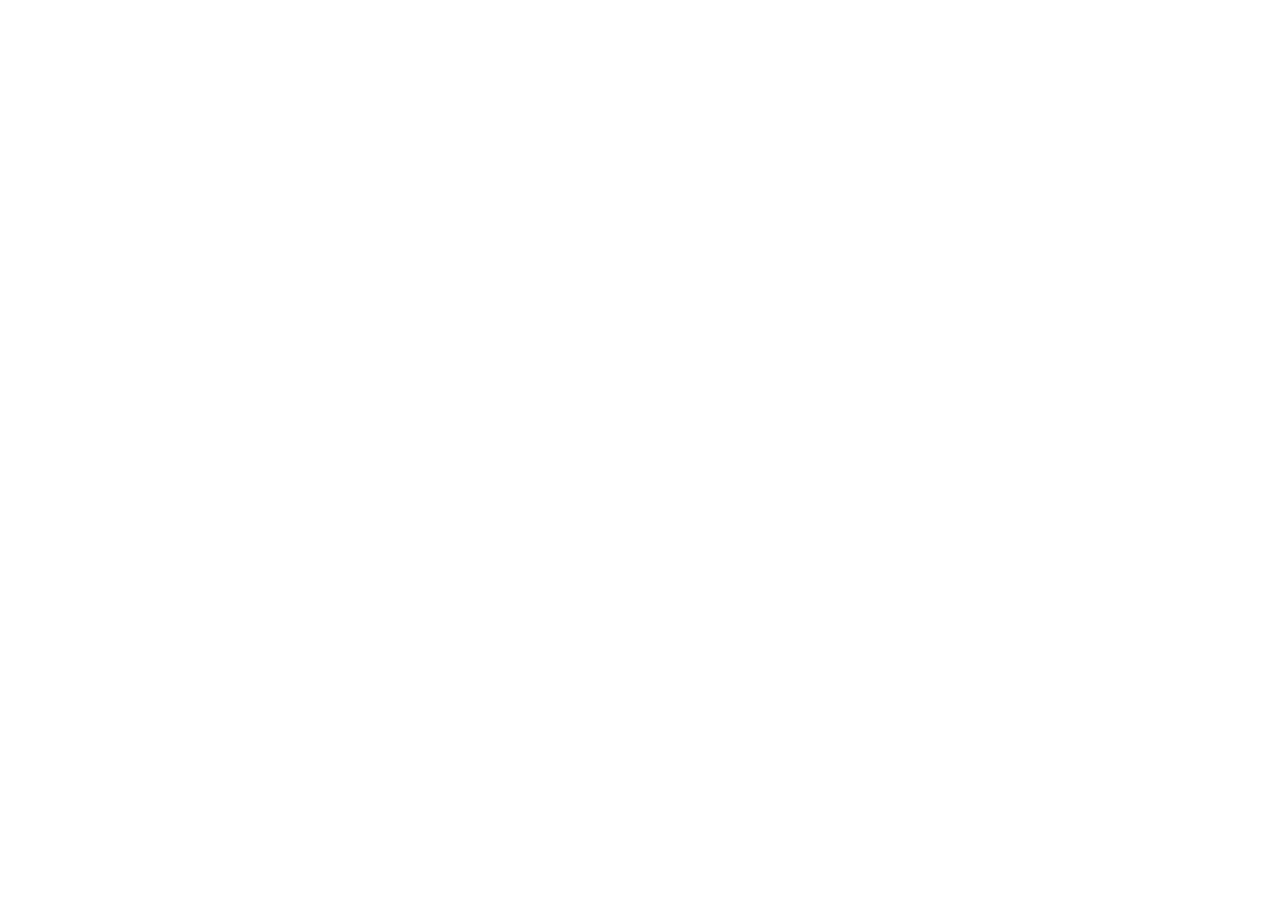
==== index.html @ c98d397c "Add files via upload" ====
<!DOCTYPE html>
<html lang="pt-br">
<head>
    <meta charset="UTF-8">
    <meta name="viewport" content="width=device-width, initial-scale=1.0">
    <title>Enigma para Daniela</title>
    <link rel="stylesheet" href="estilo.css">
</head>
<body>
<div id="welcome-screen">
    <h1>Olá, Daniela</h1>
</div>

<div id="enigma-container" style="display: none;">
    <h2 id="enigma-title">Enigma 1: Primeira Letra (F)</h2>
    <p id="enigma-question">Qual o sobrenome do seu namorado?</p>
    <input type="text" id="answer" placeholder="Digite sua resposta aqui">
    <button onclick="checkAnswer()">Responder</button>
    <p id="feedback"></p>

    <h3>Progresso da palavra: <span id="word-progress">_ _ _ _ _ _</span></h3>
</div>

<script src="func.js"></script>
</body>
</html>
---- estilo.css ----
/* estilo.css */
body {
    margin: 0;
    padding: 0;
    font-family: Arial, sans-serif;
    background-color: #ffffff;
    color: #333;
    text-align: center;
    height: 100vh;
    display: flex;
    justify-content: center;
    align-items: center;
    flex-direction: column;
    padding: 10px;
    box-sizing: border-box;
}

#welcome-screen {
    background-color: #FFB6C1;
    color: white;
    width: 100%;
    height: 100vh;
    display: flex;
    justify-content: center;
    align-items: center;
    position: absolute;
    top: 0;
    left: 0;
    animation: fadeOut 3s ease-in-out forwards;
    animation-delay: 3s;
}

@keyframes fadeOut {
    0% { opacity: 1; }
    100% { opacity: 0; display: none; }
}

#enigma-container {
    display: none;
    margin-top: 20px;
    padding: 10px;
    width: 100%;
    max-width: 600px;
    box-shadow: 0 0 10px rgba(0, 0, 0, 0.1);
    border-radius: 10px;
    background-color: #fff;
}

input {
    padding: 10px;
    margin: 10px 0;
    border: 1px solid #FFB6C1;
    border-radius: 5px;
    width: 100%;
    max-width: 400px;
    font-size: 1rem;
    box-sizing: border-box;
}

button {
    padding: 10px 20px;
    background-color: #FFB6C1;
    color: white;
    border: none;
    border-radius: 5px;
    cursor: pointer;
    font-size: 1rem;
    width: 100%;
    max-width: 200px;
    box-sizing: border-box;
}

button:hover {
    background-color: #ff8ba0;
}

#feedback {
    margin-top: 10px;
    font-weight: bold;
}

/* Responsividade para dispositivos móveis */
@media screen and (max-width: 600px) {
    h1 {
        font-size: 2rem;
    }

    #enigma-container {
        padding: 15px;
        width: 90%;
    }

    input, button {
        width: 100%;
    }

    #word-progress {
        font-size: 1.2rem;
    }

    #feedback {
        font-size: 1rem;
    }
}
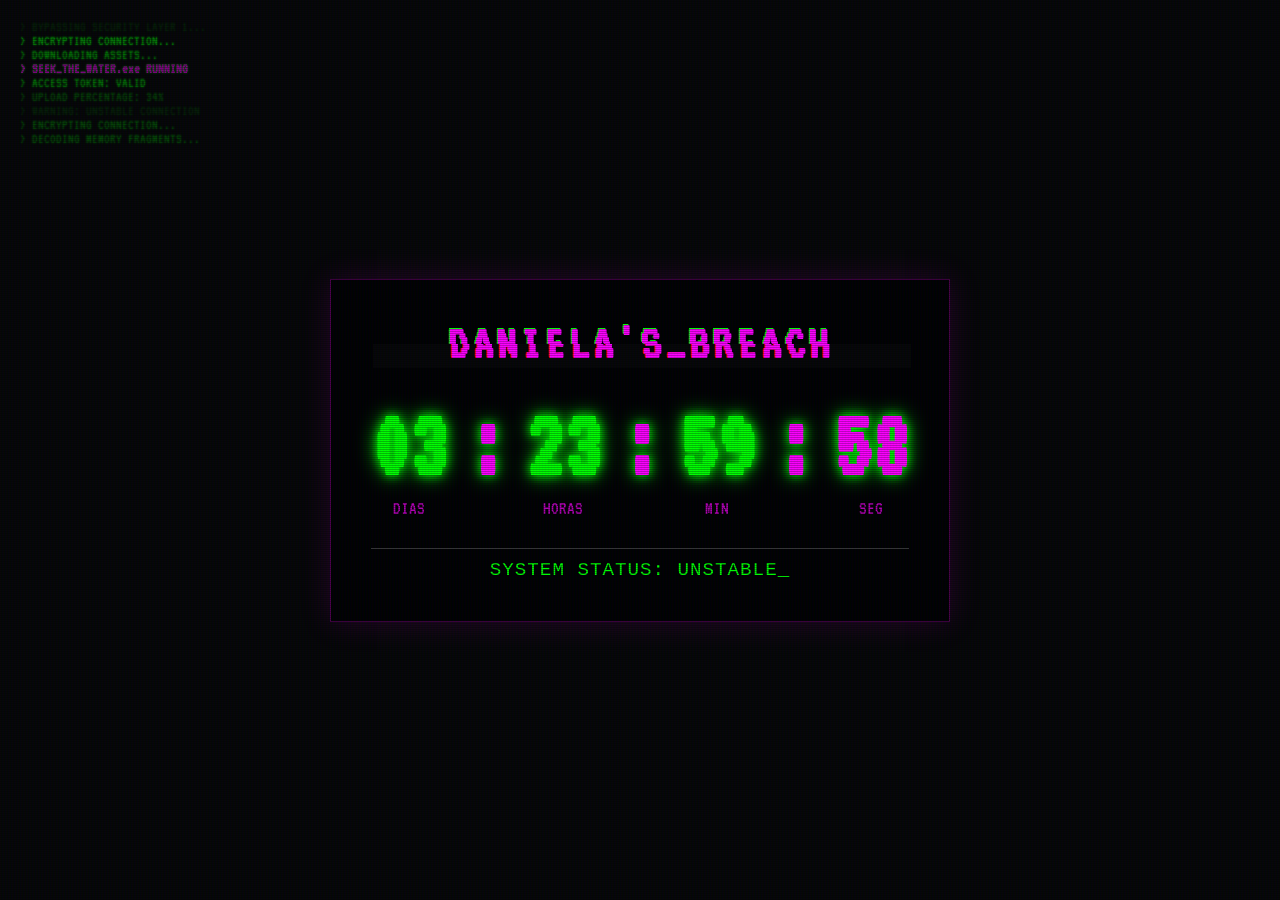
==== commit 5e80208f: "Add files via upload" ====
--- a/index.html
+++ b/index.html
@@ -1,26 +1,53 @@
-<!DOCTYPE html>
-<html lang="pt-br">
-<head>
-    <meta charset="UTF-8">
-    <meta name="viewport" content="width=device-width, initial-scale=1.0">
-    <title>Enigma para Daniela</title>
-    <link rel="stylesheet" href="estilo.css">
-</head>
-<body>
-<div id="welcome-screen">
-    <h1>Olá, Daniela</h1>
-</div>
-
-<div id="enigma-container" style="display: none;">
-    <h2 id="enigma-title">Enigma 1: Primeira Letra (F)</h2>
-    <p id="enigma-question">Qual o sobrenome do seu namorado?</p>
-    <input type="text" id="answer" placeholder="Digite sua resposta aqui">
-    <button onclick="checkAnswer()">Responder</button>
-    <p id="feedback"></p>
-
-    <h3>Progresso da palavra: <span id="word-progress">_ _ _ _ _ _</span></h3>
-</div>
-
-<script src="func.js"></script>
-</body>
-</html>
+<!DOCTYPE html>
+<html lang="pt-br">
+<head>
+    <meta charset="UTF-8">
+    <meta name="viewport" content="width=device-width, initial-scale=1.0">
+    <title>DANIELA'S_BREACH</title>
+    <link rel="stylesheet" href="style.css">
+</head>
+<body>
+
+    <!-- Fundo com logs de "hack" -->
+    <div id="terminal-bg"></div>
+
+    <div class="container">
+        <h1 data-text="DANIELA'S_BREACH">DANIELA'S_BREACH</h1>
+        
+        <div class="timer-wrapper">
+            <div class="time-segment">
+                <span id="days" class="number">00</span>
+                <span class="label">DIAS</span>
+            </div>
+            <div class="time-segment">
+                <span class="number" style="color: var(--pink)">:</span>
+            </div>
+            <div class="time-segment">
+                <span id="hours" class="number">00</span>
+                <span class="label">HORAS</span>
+            </div>
+            <div class="time-segment">
+                <span class="number" style="color: var(--pink)">:</span>
+            </div>
+            <div class="time-segment">
+                <span id="minutes" class="number">00</span>
+                <span class="label">MIN</span>
+            </div>
+            <div class="time-segment">
+                <span class="number" style="color: var(--pink)">:</span>
+            </div>
+            <div class="time-segment">
+                <span id="seconds" class="number" style="color: var(--pink);">00</span>
+                <span class="label">SEG</span>
+            </div>
+        </div>
+
+        <!-- Área onde o enigma aparece -->
+        <div id="message-box" class="message-box">
+            <span id="typewriter">INITIALIZING...</span><span class="cursor">_</span>
+        </div>
+    </div>
+
+    <script src="script.js"></script>
+</body>
+</html>
--- a/style.css
+++ b/style.css
@@ -0,0 +1,190 @@
+/* IMPORTANDO FONTE ESTILO TERMINAL */
+@import url('https://fonts.googleapis.com/css2?family=VT323&display=swap');
+
+:root {
+    --primary: #0f0; /* Verde Terminal */
+    --danger: #f00;  /* Vermelho Erro */
+    --pink: #ff00ff; /* Rosa Neon para a Daniela */
+    --bg: #050505;
+    --glitch-offset: 2px;
+}
+
+* {
+    box-sizing: border-box;
+    margin: 0;
+    padding: 0;
+    user-select: none;
+}
+
+body {
+    background-color: var(--bg);
+    color: var(--primary);
+    font-family: 'VT323', monospace;
+    height: 100vh;
+    overflow: hidden;
+    display: flex;
+    flex-direction: column;
+    align-items: center;
+    justify-content: center;
+    position: relative;
+}
+
+/* EFEITO DE SCANLINE (CRT) */
+body::before {
+    content: " ";
+    display: block;
+    position: absolute;
+    top: 0;
+    left: 0;
+    bottom: 0;
+    right: 0;
+    background: linear-gradient(rgba(18, 16, 16, 0) 50%, rgba(0, 0, 0, 0.25) 50%), linear-gradient(90deg, rgba(255, 0, 255, 0.03), rgba(0, 255, 0, 0.02), rgba(0, 0, 255, 0.06));
+    z-index: 10;
+    background-size: 100% 2px, 3px 100%;
+    pointer-events: none;
+}
+
+/* BACKGROUND LOGS */
+#terminal-bg {
+    position: absolute;
+    top: 0;
+    left: 0;
+    width: 100%;
+    height: 100%;
+    padding: 20px;
+    color: rgba(0, 255, 0, 0.15);
+    font-size: 14px;
+    z-index: 1;
+    overflow: hidden;
+    white-space: pre-wrap;
+    pointer-events: none;
+    text-shadow: 0 0 2px var(--primary);
+}
+
+/* CONTAINER PRINCIPAL */
+.container {
+    z-index: 5;
+    text-align: center;
+    border: 1px solid rgba(255, 0, 255, 0.3); /* Borda Rosa */
+    padding: 40px;
+    background: rgba(0, 0, 0, 0.9);
+    box-shadow: 0 0 30px rgba(255, 0, 255, 0.15); /* Glow Rosa */
+    position: relative;
+    max-width: 90%;
+}
+
+/* CABEÇALHO COM GLITCH */
+h1 {
+    font-size: 3rem;
+    text-transform: uppercase;
+    letter-spacing: 5px;
+    position: relative;
+    margin-bottom: 30px;
+    color: var(--pink); /* Título em Rosa */
+    text-shadow: 2px 2px 0px #000, -1px -1px 0 var(--primary);
+}
+
+h1::before, h1::after {
+    content: attr(data-text);
+    position: absolute;
+    top: 0;
+    left: 0;
+    width: 100%;
+    background: var(--bg);
+}
+
+h1::before {
+    left: 2px;
+    text-shadow: -1px 0 red;
+    clip: rect(24px, 550px, 90px, 0);
+    animation: glitch-anim-2 3s infinite linear alternate-reverse;
+}
+
+h1::after {
+    left: -2px;
+    text-shadow: -1px 0 blue;
+    clip: rect(85px, 550px, 140px, 0);
+    animation: glitch-anim 2.5s infinite linear alternate-reverse;
+}
+
+/* TIMER DISPLAY */
+.timer-wrapper {
+    display: flex;
+    gap: 20px;
+    justify-content: center;
+    flex-wrap: wrap;
+}
+
+.time-segment {
+    display: flex;
+    flex-direction: column;
+    align-items: center;
+}
+
+.number {
+    font-size: 6rem;
+    line-height: 1;
+    font-weight: bold;
+    text-shadow: 0 0 10px var(--primary), 0 0 20px var(--primary);
+    position: relative;
+}
+
+.label {
+    font-size: 1.2rem;
+    opacity: 0.7;
+    margin-top: 5px;
+    color: var(--pink); /* Labels em Rosa */
+}
+
+/* DECORAÇÃO DE MENSAGEM/ERRO */
+.message-box {
+    color: var(--primary);
+    margin-top: 30px;
+    font-size: 1.2rem;
+    min-height: 1.5em;
+    letter-spacing: 1px;
+    font-family: 'Courier New', Courier, monospace;
+    border-top: 1px solid #333;
+    padding-top: 10px;
+}
+
+.hint-highlight {
+    color: var(--pink);
+    font-weight: bold;
+    text-shadow: 0 0 5px var(--pink);
+    animation: blink 1s infinite;
+}
+
+/* ANIMAÇÕES */
+@keyframes glitch-anim {
+    0% { clip: rect(10px, 9999px, 31px, 0); transform: skew(0.6deg); }
+    5% { clip: rect(70px, 9999px, 76px, 0); transform: skew(0.3deg); }
+    10% { clip: rect(25px, 9999px, 88px, 0); transform: skew(0.1deg); }
+    15% { clip: rect(5px, 9999px, 12px, 0); transform: skew(0.8deg); }
+    20% { clip: rect(60px, 9999px, 62px, 0); transform: skew(0.2deg); }
+    25% { clip: rect(80px, 9999px, 95px, 0); transform: skew(0.9deg); }
+    100% { clip: rect(10px, 9999px, 30px, 0); transform: skew(0.4deg); }
+}
+
+@keyframes glitch-anim-2 {
+    0% { clip: rect(65px, 9999px, 100px, 0); transform: skew(0.9deg); }
+    20% { clip: rect(10px, 9999px, 30px, 0); transform: skew(0.1deg); }
+    40% { clip: rect(55px, 9999px, 70px, 0); transform: skew(0.5deg); }
+    60% { clip: rect(20px, 9999px, 40px, 0); transform: skew(0.2deg); }
+    80% { clip: rect(85px, 9999px, 95px, 0); transform: skew(0.7deg); }
+    100% { clip: rect(40px, 9999px, 60px, 0); transform: skew(0.6deg); }
+}
+
+@keyframes blink {
+    0% { opacity: 1; }
+    50% { opacity: 0.5; }
+    100% { opacity: 1; }
+}
+
+/* Mídia para mobile */
+@media (max-width: 600px) {
+    .number { font-size: 3.5rem; }
+    h1 { font-size: 1.8rem; }
+    .container { padding: 20px; width: 95%; }
+    .timer-wrapper { gap: 10px; }
+}
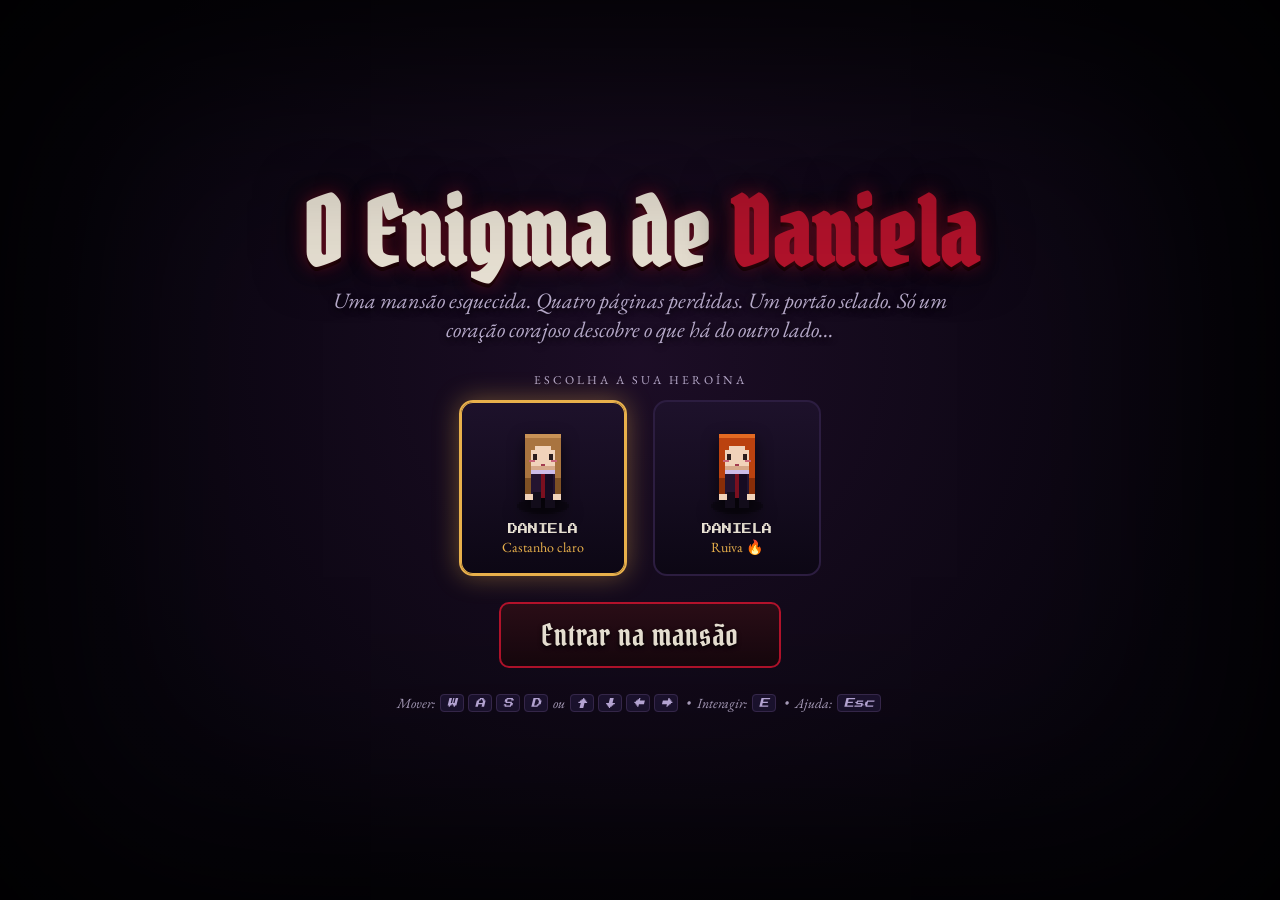
==== commit 32f390ad: "Add files via upload" ====
--- a/index.html
+++ b/index.html
@@ -1,53 +1,123 @@
 <!DOCTYPE html>
-<html lang="pt-br">
+<html lang="pt-BR">
 <head>
-    <meta charset="UTF-8">
-    <meta name="viewport" content="width=device-width, initial-scale=1.0">
-    <title>DANIELA'S_BREACH</title>
-    <link rel="stylesheet" href="style.css">
+  <meta charset="UTF-8" />
+  <meta name="viewport" content="width=device-width, initial-scale=1.0, maximum-scale=1.0, user-scalable=no" />
+  <title>O Enigma de Daniela</title>
+  <meta name="description" content="Um enigma gótico feito com amor." />
+  <link rel="icon" href="data:image/svg+xml,<svg xmlns='http://www.w3.org/2000/svg' viewBox='0 0 16 16'><text y='13' font-size='13'>🖤</text></svg>" />
+  <link rel="stylesheet" href="css/style.css" />
 </head>
 <body>
+  <div id="app" class="vignette">
 
-    <!-- Fundo com logs de "hack" -->
-    <div id="terminal-bg"></div>
+    <!-- ===================== JOGO ===================== -->
+    <canvas id="game"></canvas>
 
-    <div class="container">
-        <h1 data-text="DANIELA'S_BREACH">DANIELA'S_BREACH</h1>
-        
-        <div class="timer-wrapper">
-            <div class="time-segment">
-                <span id="days" class="number">00</span>
-                <span class="label">DIAS</span>
-            </div>
-            <div class="time-segment">
-                <span class="number" style="color: var(--pink)">:</span>
-            </div>
-            <div class="time-segment">
-                <span id="hours" class="number">00</span>
-                <span class="label">HORAS</span>
-            </div>
-            <div class="time-segment">
-                <span class="number" style="color: var(--pink)">:</span>
-            </div>
-            <div class="time-segment">
-                <span id="minutes" class="number">00</span>
-                <span class="label">MIN</span>
-            </div>
-            <div class="time-segment">
-                <span class="number" style="color: var(--pink)">:</span>
-            </div>
-            <div class="time-segment">
-                <span id="seconds" class="number" style="color: var(--pink);">00</span>
-                <span class="label">SEG</span>
-            </div>
-        </div>
-
-        <!-- Área onde o enigma aparece -->
-        <div id="message-box" class="message-box">
-            <span id="typewriter">INITIALIZING...</span><span class="cursor">_</span>
-        </div>
+    <!-- ===================== HUD ===================== -->
+    <div id="hud" class="hidden">
+      <div class="hud-clues">PÁGINAS <span class="pages" id="clueCount">0 / 4</span></div>
+      <div class="hud-right">
+        <div class="icon-btn" id="muteBtn" title="Som">🔊</div>
+        <div class="icon-btn" id="helpBtn" title="Ajuda">?</div>
+      </div>
     </div>
 
-    <script src="script.js"></script>
+    <!-- ===================== DIÁLOGO ===================== -->
+    <div id="dialog" class="hidden">
+      <div class="speaker" id="dlgSpeaker">?</div>
+      <div class="text" id="dlgText"></div>
+      <div class="cont" id="dlgCont">▼ continuar (E)</div>
+    </div>
+
+    <!-- ===================== CONTROLES TOUCH ===================== -->
+    <div id="touch">
+      <div class="dpad">
+        <div class="pad up">▲</div>
+        <div class="pad down">▼</div>
+        <div class="pad left">◀</div>
+        <div class="pad right">▶</div>
+      </div>
+      <button class="abtn">E</button>
+    </div>
+
+    <!-- ===================== TELA INICIAL ===================== -->
+    <div id="startScreen" class="screen">
+      <h1 class="title">O Enigma de <span class="accent">Daniela</span></h1>
+      <p class="subtitle">Uma mansão esquecida. Quatro páginas perdidas. Um portão selado.
+        Só um coração corajoso descobre o que há do outro lado...</p>
+
+      <div class="label-soft">escolha a sua heroína</div>
+      <div class="charpick">
+        <div class="char-card" data-hair="castanho">
+          <canvas width="48" height="48"></canvas>
+          <div class="cname">DANIELA</div>
+          <div class="chair">Castanho claro</div>
+        </div>
+        <div class="char-card" data-hair="ruivo">
+          <canvas width="48" height="48"></canvas>
+          <div class="cname">DANIELA</div>
+          <div class="chair">Ruiva 🔥</div>
+        </div>
+      </div>
+
+      <button class="btn" id="startBtn">Entrar na mansão</button>
+      <div class="hint-controls">
+        Mover: <kbd>W</kbd><kbd>A</kbd><kbd>S</kbd><kbd>D</kbd> ou <kbd>↑</kbd><kbd>↓</kbd><kbd>←</kbd><kbd>→</kbd>
+        &nbsp;•&nbsp; Interagir: <kbd>E</kbd> &nbsp;•&nbsp; Ajuda: <kbd>Esc</kbd>
+      </div>
+    </div>
+
+    <!-- ===================== ENIGMA (teclado da porta) ===================== -->
+    <div id="lockModal" class="modal hidden">
+      <div class="panel">
+        <span class="close-x" id="lockClose">✕</span>
+        <h2>Portão Selado</h2>
+        <p class="riddle">“Quatro páginas, quatro algarismos.<br>Digite-os na ordem em que foram escritos
+          e o que está trancado se abrirá.”</p>
+        <div class="code-display" id="codeDisplay">• • • •</div>
+        <div class="keypad" id="keypad">
+          <button data-k="1">1</button><button data-k="2">2</button><button data-k="3">3</button>
+          <button data-k="4">4</button><button data-k="5">5</button><button data-k="6">6</button>
+          <button data-k="7">7</button><button data-k="8">8</button><button data-k="9">9</button>
+          <button class="del" data-k="del">⌫</button>
+          <button data-k="0">0</button>
+          <button class="ok" data-k="ok">✔</button>
+        </div>
+        <div class="clue-recap" id="clueRecap"></div>
+      </div>
+    </div>
+
+    <!-- ===================== AJUDA ===================== -->
+    <div id="helpModal" class="modal hidden">
+      <div class="panel">
+        <span class="close-x" id="helpClose">✕</span>
+        <h2>Como jogar</h2>
+        <p class="riddle" style="font-style:normal;color:#e9e2d4;text-align:left;line-height:1.7">
+          • <b>Andar:</b> setas do teclado ou <b>W A S D</b> (no celular, use o direcional).<br>
+          • <b>Interagir / continuar:</b> tecla <b>E</b> (ou o botão <b>E</b> no celular).<br>
+          • <b>Objetivo:</b> explore a mansão e recolha as <b>4 páginas perdidas</b>.<br>
+          • Cada página guarda um <b>algarismo</b>. Junte-os na ordem para abrir o <b>portão selado</b>.<br>
+          • No caminho você encontrará companheiros especiais... 🐈‍⬛🐕<br>
+          • Algo muito precioso te espera no fim. 🖤
+        </p>
+      </div>
+    </div>
+
+    <!-- ===================== CUTSCENE FINAL ===================== -->
+    <div id="ending" class="hidden">
+      <div class="big">Você venceu o enigma</div>
+      <p>Tudo isso foi feito por uma pessoa que te ama muito.<br>
+         A sua recompensa não é um tesouro qualquer... é a nossa história.</p>
+      <button class="btn" id="rewardBtn">Abrir a recompensa ❤</button>
+    </div>
+
+    <!-- fade de transição -->
+    <div id="fader"></div>
+  </div>
+
+  <script src="js/audio.js"></script>
+  <script src="js/sprites.js"></script>
+  <script src="js/game.js"></script>
 </body>
 </html>
--- a/css/style.css
+++ b/css/style.css
@@ -0,0 +1,513 @@
+/* ============================================================
+   O ENIGMA DE DANIELA — estilo gótico (jogo)
+   ============================================================ */
+
+@import url('https://fonts.googleapis.com/css2?family=Pirata+One&family=Cinzel:wght@500;700&family=EB+Garamond:ital@0;1&family=Press+Start+2P&display=swap');
+
+:root {
+  --bg-0: #07050c;
+  --bg-1: #0e0918;
+  --bg-2: #160e24;
+  --ink: #e9e2d4;
+  --ink-dim: #b6a9c9;
+  --blood: #b3122b;
+  --blood-deep: #5e0a18;
+  --gold: #e8b04b;
+  --lavender: #c5b3e6;
+  --green-moss: #5b7d52;
+  --shadow: rgba(0,0,0,.75);
+  --gothic: 'Pirata One', 'Cinzel', serif;
+  --serif: 'EB Garamond', Georgia, serif;
+  --pixel: 'Press Start 2P', monospace;
+}
+
+* { box-sizing: border-box; }
+
+html, body {
+  margin: 0;
+  padding: 0;
+  height: 100%;
+  background: #000;
+  color: var(--ink);
+  font-family: var(--serif);
+  overflow: hidden;
+  -webkit-tap-highlight-color: transparent;
+  user-select: none;
+}
+
+#app {
+  position: fixed;
+  inset: 0;
+  display: flex;
+  align-items: center;
+  justify-content: center;
+  background:
+    radial-gradient(circle at 50% 30%, #1a1026 0%, #0a0612 55%, #050309 100%);
+}
+
+/* ---------- Canvas do jogo ---------- */
+#game {
+  display: block;
+  image-rendering: pixelated;
+  image-rendering: crisp-edges;
+  max-width: 100vw;
+  max-height: 100vh;
+  background: #050309;
+  box-shadow: 0 0 90px rgba(0,0,0,.9) inset, 0 0 40px rgba(0,0,0,.8);
+  touch-action: none;
+}
+
+/* ============================================================
+   TELA INICIAL
+   ============================================================ */
+.screen {
+  position: absolute;
+  inset: 0;
+  display: flex;
+  flex-direction: column;
+  align-items: center;
+  justify-content: center;
+  text-align: center;
+  padding: 24px;
+  z-index: 30;
+  background:
+    radial-gradient(circle at 50% 40%, rgba(40,18,52,.65) 0%, rgba(8,5,14,.96) 70%),
+    #06040b;
+  animation: fadeIn 1.2s ease both;
+}
+.screen.hidden { display: none; }
+
+@keyframes fadeIn { from {opacity:0;} to {opacity:1;} }
+@keyframes fadeOut { from {opacity:1;} to {opacity:0;} }
+
+.vignette::after {
+  content: '';
+  position: absolute;
+  inset: 0;
+  pointer-events: none;
+  box-shadow: inset 0 0 220px 60px rgba(0,0,0,.92);
+  z-index: 40;
+}
+
+.title {
+  font-family: var(--gothic);
+  font-size: clamp(38px, 8vw, 92px);
+  letter-spacing: 2px;
+  margin: 0 0 6px;
+  color: var(--ink);
+  text-shadow: 0 0 18px rgba(179,18,43,.55), 0 4px 0 #000, 0 0 50px rgba(0,0,0,.9);
+  line-height: 1;
+}
+.title .accent { color: var(--blood); }
+
+.subtitle {
+  font-family: var(--serif);
+  font-style: italic;
+  font-size: clamp(15px, 2.4vw, 22px);
+  color: var(--ink-dim);
+  margin: 0 0 28px;
+  max-width: 620px;
+  text-shadow: 0 2px 6px #000;
+}
+
+/* Customização de personagem */
+.charpick {
+  display: flex;
+  gap: 26px;
+  flex-wrap: wrap;
+  justify-content: center;
+  margin-bottom: 26px;
+}
+.char-card {
+  background: linear-gradient(180deg, rgba(30,18,44,.9), rgba(12,7,20,.95));
+  border: 2px solid #2c1d40;
+  border-radius: 14px;
+  padding: 16px 18px 18px;
+  width: 168px;
+  cursor: pointer;
+  transition: transform .18s, border-color .18s, box-shadow .18s;
+  position: relative;
+}
+.char-card:hover { transform: translateY(-4px); }
+.char-card.selected {
+  border-color: var(--gold);
+  box-shadow: 0 0 26px rgba(232,176,75,.4), 0 0 0 1px var(--gold) inset;
+}
+.char-card canvas {
+  width: 96px; height: 96px;
+  image-rendering: pixelated;
+  display: block;
+  margin: 0 auto 10px;
+  filter: drop-shadow(0 6px 8px rgba(0,0,0,.6));
+}
+.char-card .cname {
+  font-family: var(--pixel);
+  font-size: 10px;
+  color: var(--ink);
+}
+.char-card .chair {
+  font-family: var(--serif);
+  font-size: 14px;
+  color: var(--gold);
+  margin-top: 4px;
+}
+
+.label-soft {
+  font-family: var(--serif);
+  letter-spacing: 3px;
+  text-transform: uppercase;
+  font-size: 12px;
+  color: var(--ink-dim);
+  margin-bottom: 12px;
+}
+
+/* Botões góticos */
+.btn {
+  font-family: var(--gothic);
+  font-size: clamp(20px, 3vw, 30px);
+  letter-spacing: 1px;
+  color: var(--ink);
+  background: linear-gradient(180deg, #2a0d16, #16060d);
+  border: 2px solid var(--blood);
+  border-radius: 10px;
+  padding: 12px 40px;
+  cursor: pointer;
+  transition: all .18s;
+  box-shadow: 0 0 0 rgba(179,18,43,0);
+  text-shadow: 0 2px 4px #000;
+}
+.btn:hover {
+  background: linear-gradient(180deg, #45121f, #220910);
+  box-shadow: 0 0 28px rgba(179,18,43,.55);
+  transform: translateY(-2px);
+}
+.btn:active { transform: translateY(0); }
+
+.btn.small {
+  font-family: var(--serif);
+  font-size: 16px;
+  padding: 8px 20px;
+  border-color: #3a2a50;
+}
+
+.hint-controls {
+  margin-top: 26px;
+  font-size: 14px;
+  color: var(--ink-dim);
+  font-style: italic;
+}
+.hint-controls kbd {
+  font-family: var(--pixel);
+  font-size: 10px;
+  background: #1c1330;
+  border: 1px solid #3a2a50;
+  border-radius: 4px;
+  padding: 3px 6px;
+  color: var(--lavender);
+  margin: 0 2px;
+}
+
+/* ============================================================
+   HUD (durante o jogo)
+   ============================================================ */
+#hud {
+  position: absolute;
+  top: 0; left: 0; right: 0;
+  display: flex;
+  align-items: flex-start;
+  justify-content: space-between;
+  padding: 14px 18px;
+  pointer-events: none;
+  z-index: 20;
+  font-family: var(--pixel);
+  font-size: 11px;
+}
+#hud.hidden { display: none; }
+
+.hud-clues {
+  background: rgba(8,5,14,.7);
+  border: 1px solid #36254e;
+  border-radius: 8px;
+  padding: 8px 12px;
+  color: var(--gold);
+  text-shadow: 0 2px 0 #000;
+  letter-spacing: 1px;
+}
+.hud-clues .pages { color: var(--ink); }
+
+.hud-right {
+  display: flex;
+  gap: 8px;
+  pointer-events: auto;
+}
+.icon-btn {
+  width: 34px; height: 34px;
+  display: grid; place-items: center;
+  background: rgba(8,5,14,.7);
+  border: 1px solid #36254e;
+  border-radius: 8px;
+  color: var(--lavender);
+  cursor: pointer;
+  font-size: 16px;
+  font-family: var(--serif);
+}
+.icon-btn:hover { border-color: var(--gold); color: var(--gold); }
+
+/* ---------- Caixa de diálogo ---------- */
+#dialog {
+  position: absolute;
+  left: 50%;
+  bottom: 26px;
+  transform: translateX(-50%);
+  width: min(680px, 92vw);
+  background: linear-gradient(180deg, rgba(16,9,26,.97), rgba(8,4,14,.98));
+  border: 2px solid #3a2750;
+  border-radius: 12px;
+  padding: 16px 22px 18px;
+  z-index: 25;
+  box-shadow: 0 0 30px rgba(0,0,0,.7), 0 0 0 1px rgba(197,179,230,.08) inset;
+  animation: dialogIn .25s ease both;
+}
+#dialog.hidden { display: none; }
+@keyframes dialogIn { from {opacity:0; transform: translate(-50%, 12px);} to {opacity:1; transform: translate(-50%, 0);} }
+
+#dialog .speaker {
+  font-family: var(--gothic);
+  font-size: 22px;
+  color: var(--blood);
+  margin-bottom: 6px;
+  text-shadow: 0 2px 4px #000;
+}
+#dialog .speaker.narr { color: var(--lavender); font-style: normal; }
+#dialog .text {
+  font-family: var(--serif);
+  font-size: clamp(17px, 2.2vw, 21px);
+  line-height: 1.45;
+  color: var(--ink);
+  min-height: 1.4em;
+}
+#dialog .cont {
+  margin-top: 10px;
+  text-align: right;
+  font-family: var(--pixel);
+  font-size: 9px;
+  color: var(--ink-dim);
+  animation: blink 1.1s steps(2) infinite;
+}
+@keyframes blink { 50% { opacity: .25; } }
+
+/* ============================================================
+   MODAL DE ENIGMA / TECLADO
+   ============================================================ */
+.modal {
+  position: absolute;
+  inset: 0;
+  display: flex;
+  align-items: center;
+  justify-content: center;
+  z-index: 35;
+  background: radial-gradient(circle at 50% 40%, rgba(20,8,28,.7), rgba(4,2,8,.92));
+  animation: fadeIn .3s ease both;
+  padding: 18px;
+}
+.modal.hidden { display: none; }
+
+.panel {
+  background: linear-gradient(180deg, #150b22, #0a0512);
+  border: 2px solid var(--blood);
+  border-radius: 16px;
+  padding: 26px 30px 30px;
+  width: min(440px, 94vw);
+  text-align: center;
+  box-shadow: 0 0 50px rgba(0,0,0,.8), 0 0 24px rgba(179,18,43,.25);
+  position: relative;
+}
+.panel h2 {
+  font-family: var(--gothic);
+  font-size: 32px;
+  margin: 0 0 4px;
+  color: var(--ink);
+  text-shadow: 0 0 14px rgba(179,18,43,.5);
+}
+.panel .riddle {
+  font-family: var(--serif);
+  font-style: italic;
+  color: var(--lavender);
+  font-size: 16px;
+  line-height: 1.4;
+  margin: 0 0 18px;
+}
+
+.code-display {
+  font-family: var(--pixel);
+  font-size: 30px;
+  letter-spacing: 14px;
+  color: var(--gold);
+  background: #06040b;
+  border: 2px solid #36254e;
+  border-radius: 10px;
+  padding: 14px 8px 14px 22px;
+  margin: 0 auto 18px;
+  width: 230px;
+  text-shadow: 0 0 12px rgba(232,176,75,.6);
+}
+.code-display.err { animation: shake .4s; border-color: var(--blood); color: var(--blood); }
+@keyframes shake {
+  0%,100% { transform: translateX(0); }
+  20% { transform: translateX(-9px); }
+  40% { transform: translateX(8px); }
+  60% { transform: translateX(-6px); }
+  80% { transform: translateX(5px); }
+}
+
+.keypad {
+  display: grid;
+  grid-template-columns: repeat(3, 1fr);
+  gap: 10px;
+  max-width: 260px;
+  margin: 0 auto;
+}
+.keypad button {
+  font-family: var(--pixel);
+  font-size: 16px;
+  padding: 16px 0;
+  background: linear-gradient(180deg, #221634, #120a20);
+  border: 1px solid #3a2a50;
+  border-radius: 10px;
+  color: var(--ink);
+  cursor: pointer;
+  transition: all .12s;
+}
+.keypad button:hover { border-color: var(--gold); color: var(--gold); transform: translateY(-2px); }
+.keypad button:active { transform: translateY(0); }
+.keypad button.wide { grid-column: span 1; }
+.keypad button.ok { color: var(--green-moss); border-color: #2f4a2c; }
+.keypad button.del { color: var(--blood); border-color: var(--blood-deep); }
+
+.panel .clue-recap {
+  margin-top: 16px;
+  font-family: var(--serif);
+  font-size: 13px;
+  color: var(--ink-dim);
+  line-height: 1.5;
+}
+.panel .close-x {
+  position: absolute;
+  top: 8px; right: 12px;
+  font-family: var(--serif);
+  color: var(--ink-dim);
+  cursor: pointer;
+  font-size: 22px;
+}
+.panel .close-x:hover { color: var(--blood); }
+
+/* ============================================================
+   CONTROLES TOUCH (celular)
+   ============================================================ */
+#touch {
+  position: absolute;
+  inset: 0;
+  z-index: 22;
+  pointer-events: none;
+  display: none;
+}
+#touch.on { display: block; }
+
+.dpad {
+  position: absolute;
+  left: 18px; bottom: 22px;
+  width: 150px; height: 150px;
+  pointer-events: auto;
+}
+.dpad .pad {
+  position: absolute;
+  width: 50px; height: 50px;
+  background: rgba(20,12,32,.6);
+  border: 1px solid #3a2a50;
+  border-radius: 10px;
+  display: grid; place-items: center;
+  color: var(--lavender);
+  font-size: 18px;
+}
+.dpad .up    { left: 50px; top: 0; }
+.dpad .down  { left: 50px; top: 100px; }
+.dpad .left  { left: 0; top: 50px; }
+.dpad .right { left: 100px; top: 50px; }
+
+.abtn {
+  position: absolute;
+  right: 26px; bottom: 40px;
+  width: 78px; height: 78px;
+  border-radius: 50%;
+  background: radial-gradient(circle at 40% 35%, #46131f, #1a0710);
+  border: 2px solid var(--blood);
+  color: var(--ink);
+  font-family: var(--gothic);
+  font-size: 26px;
+  pointer-events: auto;
+  display: grid; place-items: center;
+  box-shadow: 0 0 18px rgba(179,18,43,.4);
+}
+
+/* ============================================================
+   FADE preto de transição
+   ============================================================ */
+#fader {
+  position: absolute;
+  inset: 0;
+  background: #000;
+  z-index: 60;
+  pointer-events: none;
+  opacity: 0;
+  transition: opacity 1.1s ease;
+}
+#fader.show { opacity: 1; pointer-events: all; }
+
+/* ---------- Cutscene final dentro do jogo ---------- */
+#ending {
+  position: absolute;
+  inset: 0;
+  z-index: 50;
+  display: flex;
+  flex-direction: column;
+  align-items: center;
+  justify-content: center;
+  text-align: center;
+  padding: 26px;
+  background: radial-gradient(circle at 50% 40%, rgba(60,20,40,.5), rgba(4,2,8,.97));
+}
+#ending.hidden { display: none; }
+#ending .big {
+  font-family: var(--gothic);
+  font-size: clamp(34px, 7vw, 72px);
+  color: var(--ink);
+  text-shadow: 0 0 24px rgba(179,18,43,.6);
+  margin-bottom: 10px;
+  animation: glow 2.6s ease-in-out infinite;
+}
+@keyframes glow {
+  0%,100% { text-shadow: 0 0 24px rgba(179,18,43,.45); }
+  50% { text-shadow: 0 0 44px rgba(232,176,75,.7); }
+}
+#ending p {
+  font-family: var(--serif);
+  font-style: italic;
+  font-size: clamp(16px, 2.5vw, 22px);
+  color: var(--ink-dim);
+  max-width: 600px;
+  line-height: 1.5;
+  margin: 0 0 26px;
+}
+
+/* Util */
+.flicker { animation: flick 3.5s infinite; }
+@keyframes flick {
+  0%, 97%, 100% { opacity: 1; }
+  98% { opacity: .55; }
+  99% { opacity: .8; }
+}
+
+@media (max-width: 560px) {
+  #dialog { bottom: 14px; padding: 12px 16px 14px; }
+  .char-card { width: 140px; }
+}
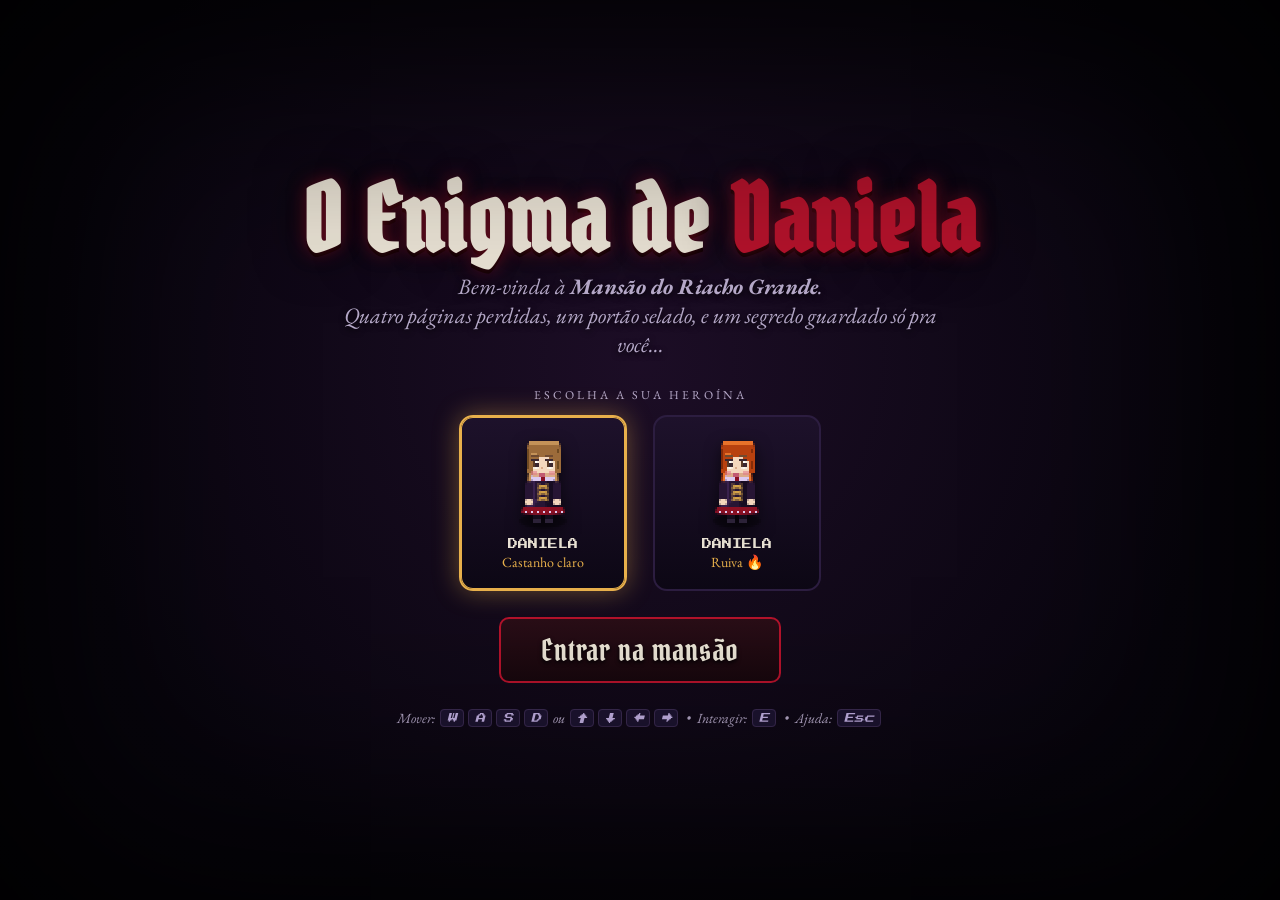
==== commit e6413ccd: "Melhorias no jogo e na recompensa - Logan (gato) refeito igual à foto: faixa branca no focinho, fraq" ====
--- a/index.html
+++ b/index.html
@@ -44,8 +44,8 @@
     <!-- ===================== TELA INICIAL ===================== -->
     <div id="startScreen" class="screen">
       <h1 class="title">O Enigma de <span class="accent">Daniela</span></h1>
-      <p class="subtitle">Uma mansão esquecida. Quatro páginas perdidas. Um portão selado.
-        Só um coração corajoso descobre o que há do outro lado...</p>
+      <p class="subtitle">Bem-vinda à <b>Mansão do Riacho Grande</b>.<br>
+        Quatro páginas perdidas, um portão selado, e um segredo guardado só pra você...</p>
 
       <div class="label-soft">escolha a sua heroína</div>
       <div class="charpick">
